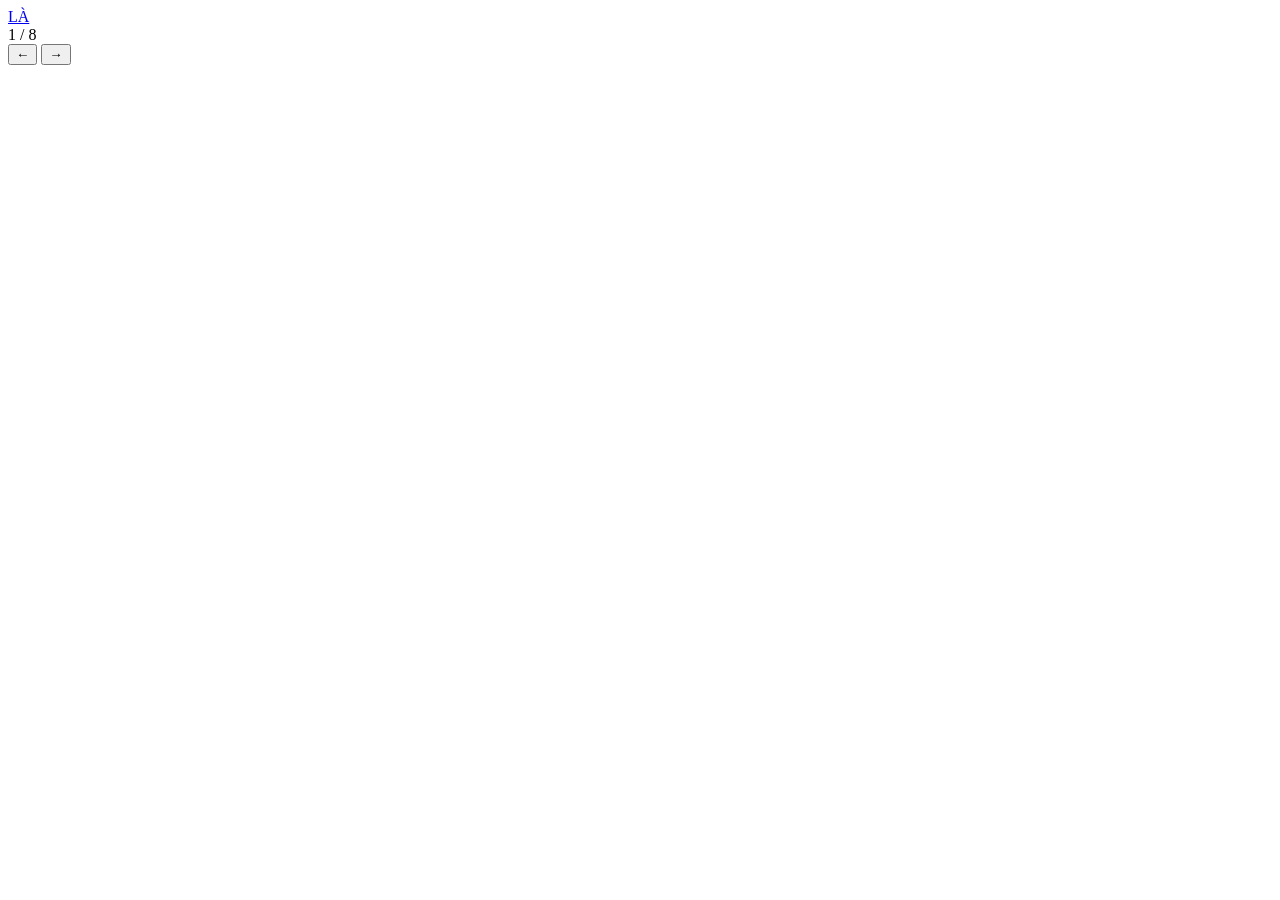
==== index.html @ 8988c20d "Ajouter le prototype interactif du Jour 1" ====
<!doctype html>
<html lang="fr">
  <head>
    <meta charset="utf-8" />
    <meta name="viewport" content="width=device-width, initial-scale=1" />
    <meta name="theme-color" content="#f5f2ed" />
    <meta name="description" content="Jour 1 de La Traversée du regard — S’arrêter." />
    <title>Jour 1 — S’arrêter | Éditions LÀ</title>
    <link rel="stylesheet" href="styles.css" />
  </head>
  <body>
    <main class="experience" aria-live="polite">
      <header class="brand">
        <a href="https://www.editionsla.com" aria-label="Accueil — Éditions LÀ">LÀ</a>
      </header>

      <div class="progress" aria-label="Progression dans l’expérience">
        <span id="progress-label">1 / 8</span>
        <div class="progress-track" aria-hidden="true">
          <span id="progress-fill"></span>
        </div>
      </div>

      <section class="stage" id="stage" tabindex="-1"></section>

      <nav class="navigation" aria-label="Navigation entre les étapes">
        <button class="nav-button nav-back" id="back" type="button" aria-label="Étape précédente">
          <span aria-hidden="true">←</span>
        </button>
        <button class="nav-button nav-next" id="next" type="button" aria-label="Étape suivante">
          <span aria-hidden="true">→</span>
        </button>
      </nav>
    </main>

    <noscript>Cette expérience nécessite JavaScript pour progresser d’un écran à l’autre.</noscript>
    <script src="app.js"></script>
  </body>
</html>
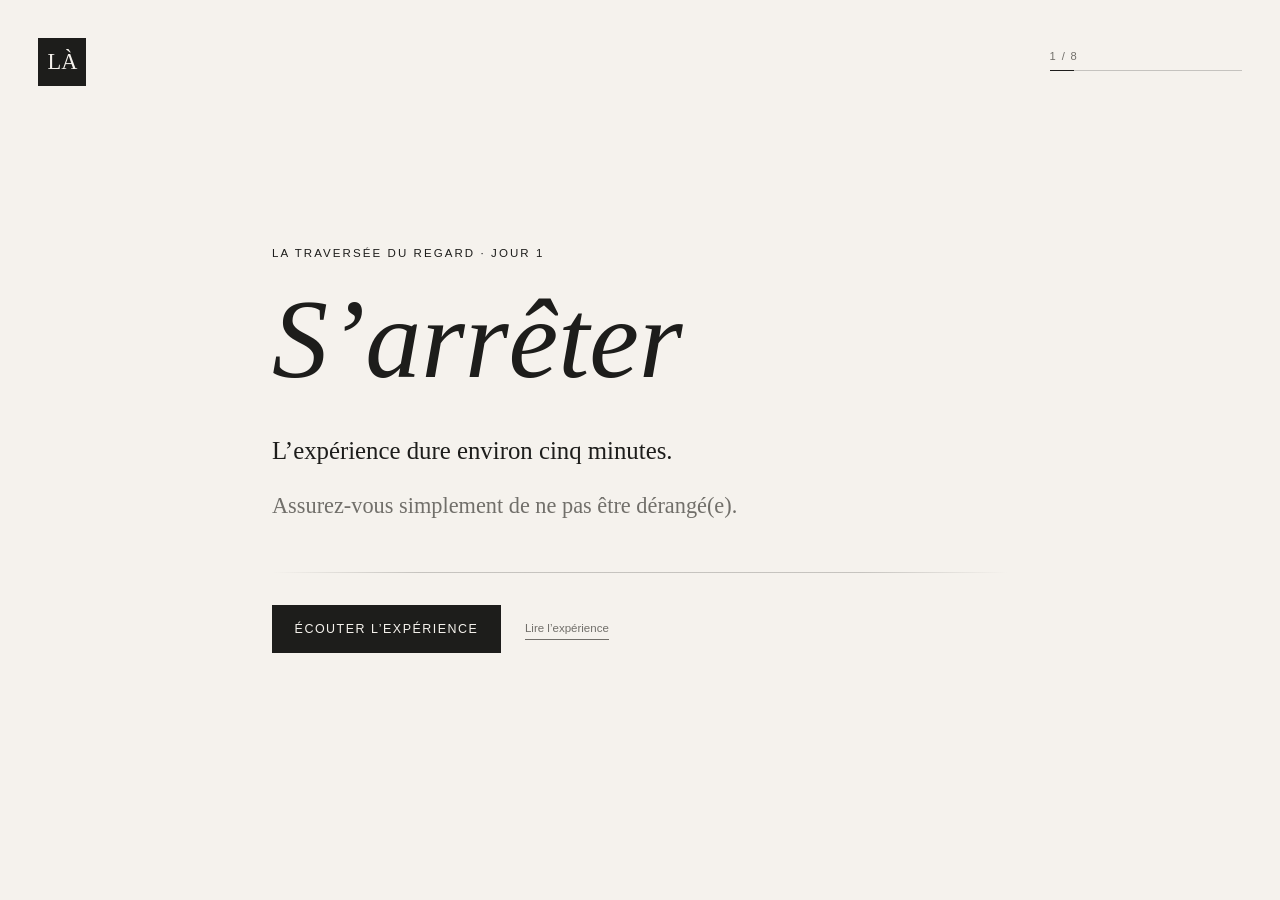
==== commit 6e51d60c: "Ajouter le parcours audio complet du Jour 1" ====
--- a/index.html
+++ b/index.html
@@ -20,6 +20,7 @@
           <span id="progress-fill"></span>
         </div>
       </div>
+      <button class="voice-control" id="voice-control" type="button" hidden>Mode audio · Pause</button>
 
       <section class="stage" id="stage" tabindex="-1"></section>
 
@@ -33,7 +34,8 @@
       </nav>
     </main>
 
+    <audio id="narration-audio" preload="auto"></audio>
     <noscript>Cette expérience nécessite JavaScript pour progresser d’un écran à l’autre.</noscript>
-    <script src="app.js"></script>
+    <script src="app.js?v=2"></script>
   </body>
 </html>
--- a/styles.css
+++ b/styles.css
@@ -0,0 +1,336 @@
+:root {
+  --paper: #f5f2ed;
+  --ink: #1d1d1b;
+  --muted: #716f6a;
+  --line: rgba(29, 29, 27, 0.22);
+  --serif: Georgia, "Times New Roman", serif;
+  --sans: Arial, Helvetica, sans-serif;
+}
+
+* {
+  box-sizing: border-box;
+}
+
+html,
+body {
+  min-height: 100%;
+}
+
+body {
+  margin: 0;
+  background: var(--paper);
+  color: var(--ink);
+  font-family: var(--serif);
+}
+
+button,
+a {
+  -webkit-tap-highlight-color: transparent;
+}
+
+.experience {
+  min-height: 100svh;
+  display: grid;
+  grid-template-rows: auto auto 1fr auto;
+  padding: clamp(1.25rem, 3vw, 2.5rem);
+  overflow: hidden;
+}
+
+.brand {
+  display: flex;
+  justify-content: flex-start;
+}
+
+.brand a {
+  display: grid;
+  place-items: center;
+  width: 3rem;
+  height: 3rem;
+  background: var(--ink);
+  color: var(--paper);
+  font-size: 1.4rem;
+  text-decoration: none;
+}
+
+.progress {
+  justify-self: end;
+  width: min(12rem, 40vw);
+  margin-top: -2.25rem;
+  font-family: var(--sans);
+  font-size: 0.7rem;
+  letter-spacing: 0.12em;
+  color: var(--muted);
+}
+
+.progress-track {
+  height: 1px;
+  margin-top: 0.5rem;
+  background: var(--line);
+}
+
+#progress-fill {
+  display: block;
+  width: 12.5%;
+  height: 1px;
+  background: var(--ink);
+  transition: width 500ms ease;
+}
+
+.stage {
+  width: min(46rem, 100%);
+  align-self: center;
+  justify-self: center;
+  padding: clamp(3rem, 7vh, 6rem) 0;
+  outline: none;
+}
+
+.stage-inner {
+  animation: reveal 700ms ease both;
+}
+
+.eyebrow {
+  margin: 0 0 1.4rem;
+  font-family: var(--sans);
+  font-size: 0.72rem;
+  letter-spacing: 0.18em;
+  text-transform: uppercase;
+}
+
+h1,
+h2 {
+  margin: 0;
+  font-weight: 400;
+  line-height: 1.05;
+}
+
+h1 {
+  font-size: clamp(3.25rem, 10vw, 7rem);
+  font-style: italic;
+}
+
+h2 {
+  max-width: 19ch;
+  font-size: clamp(2rem, 5.5vw, 4rem);
+}
+
+.copy {
+  max-width: 36rem;
+  margin-top: 2rem;
+  font-size: clamp(1.15rem, 2.2vw, 1.55rem);
+  line-height: 1.6;
+}
+
+.copy p {
+  margin: 0 0 1.1rem;
+}
+
+.quiet {
+  color: var(--muted);
+  font-size: 0.9em;
+}
+
+.prompt {
+  margin-top: 2.5rem;
+  font-size: clamp(1.45rem, 3.2vw, 2.2rem);
+  font-style: italic;
+  line-height: 1.35;
+}
+
+.primary {
+  margin-top: 2rem;
+  border: 1px solid var(--ink);
+  background: var(--ink);
+  color: var(--paper);
+  padding: 1rem 1.35rem;
+  font-family: var(--sans);
+  font-size: 0.78rem;
+  letter-spacing: 0.12em;
+  text-transform: uppercase;
+  cursor: pointer;
+}
+
+.mode-actions {
+  display: flex;
+  flex-wrap: wrap;
+  align-items: center;
+  gap: 1rem 1.5rem;
+  margin-top: 2rem;
+}
+
+.mode-actions .primary {
+  margin-top: 0;
+}
+
+.secondary-button,
+.voice-control {
+  border: 0;
+  border-bottom: 1px solid currentColor;
+  background: transparent;
+  color: var(--muted);
+  padding: 0.3rem 0;
+  font-family: var(--sans);
+  font-size: 0.72rem;
+  cursor: pointer;
+}
+
+.voice-control {
+  position: fixed;
+  top: 1.5rem;
+  right: 1.5rem;
+  z-index: 5;
+  font-size: 0.68rem;
+  letter-spacing: 0.06em;
+}
+
+.timer-wrap {
+  display: grid;
+  justify-items: center;
+  gap: 2rem;
+  text-align: center;
+}
+
+.timer-ring {
+  --progress: 0deg;
+  display: grid;
+  place-items: center;
+  width: min(54vw, 17rem);
+  aspect-ratio: 1;
+  border-radius: 50%;
+  background: conic-gradient(var(--ink) var(--progress), var(--line) 0);
+  position: relative;
+}
+
+.timer-ring::after {
+  content: "";
+  position: absolute;
+  inset: 2px;
+  border-radius: 50%;
+  background: var(--paper);
+}
+
+.timer-content {
+  position: relative;
+  z-index: 1;
+}
+
+.timer-phase {
+  max-width: 14rem;
+  font-size: clamp(1.2rem, 3vw, 1.7rem);
+  line-height: 1.35;
+}
+
+.timer-time {
+  margin-top: 0.75rem;
+  font-family: var(--sans);
+  font-size: 0.72rem;
+  letter-spacing: 0.15em;
+  color: var(--muted);
+}
+
+.timer-actions {
+  display: flex;
+  gap: 1.5rem;
+}
+
+.text-button {
+  border: 0;
+  border-bottom: 1px solid currentColor;
+  background: transparent;
+  color: var(--muted);
+  padding: 0.2rem 0;
+  font-family: var(--sans);
+  font-size: 0.72rem;
+  cursor: pointer;
+}
+
+.restart-action {
+  margin-top: 1.25rem;
+}
+
+.navigation {
+  display: flex;
+  justify-content: space-between;
+  align-items: center;
+}
+
+.nav-button {
+  display: grid;
+  place-items: center;
+  width: 3rem;
+  height: 3rem;
+  border: 1px solid var(--line);
+  border-radius: 50%;
+  background: transparent;
+  color: var(--ink);
+  font-size: 1.4rem;
+  cursor: pointer;
+}
+
+.nav-button:disabled,
+.nav-button[hidden] {
+  visibility: hidden;
+}
+
+.nav-button:focus-visible,
+.primary:focus-visible,
+.secondary-button:focus-visible,
+.voice-control:focus-visible,
+.text-button:focus-visible,
+.brand a:focus-visible {
+  outline: 2px solid var(--ink);
+  outline-offset: 4px;
+}
+
+.horizon {
+  width: 100%;
+  height: 1px;
+  margin: 3rem 0 0;
+  background: linear-gradient(90deg, transparent, var(--line) 20%, var(--line) 80%, transparent);
+}
+
+@keyframes reveal {
+  from {
+    opacity: 0;
+    transform: translateY(8px);
+  }
+  to {
+    opacity: 1;
+    transform: translateY(0);
+  }
+}
+
+@media (max-width: 620px) {
+  .experience {
+    padding: 1.1rem;
+  }
+
+  .brand a {
+    width: 2.6rem;
+    height: 2.6rem;
+    font-size: 1.2rem;
+  }
+
+  .progress {
+    margin-top: -2rem;
+  }
+
+  .stage {
+    padding: 2.5rem 0;
+  }
+
+  .voice-control {
+    top: auto;
+    right: 1.25rem;
+    bottom: 1.25rem;
+  }
+}
+
+@media (prefers-reduced-motion: reduce) {
+  *,
+  *::before,
+  *::after {
+    scroll-behavior: auto !important;
+    animation-duration: 0.01ms !important;
+    transition-duration: 0.01ms !important;
+  }
+}
